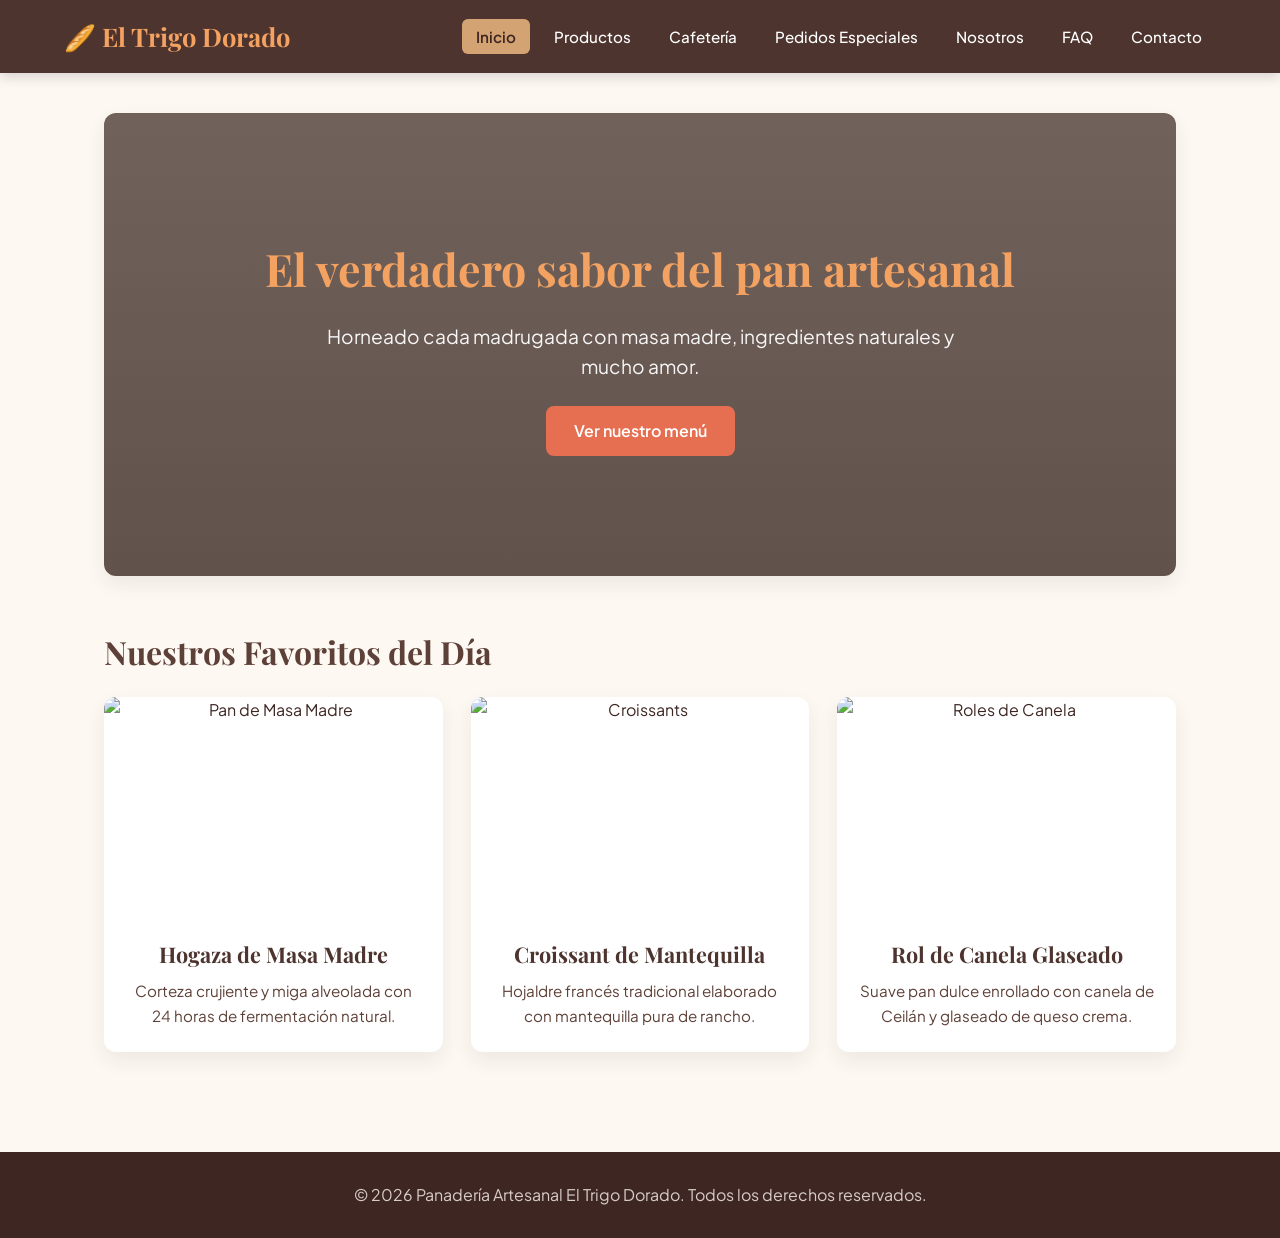
==== index.html @ 79b08c97 "Primer commit" ====
<!doctype html>
<html lang="es">
  <head>
    <meta charset="UTF-8" />
    <meta name="viewport" content="width=device-width, initial-scale=1.0" />
    <title>El Trigo Dorado | Inicio</title>
    <link rel="stylesheet" href="styles.css" />
  </head>
  <body>
    <header>
      <a href="index.html" class="logo">🥖 El Trigo Dorado</a>
      <button class="menu-toggle" id="menu-btn" aria-label="Abrir menú">
        ☰
      </button>
      <nav id="nav-menu">
        <ul>
          <li><a href="index.html" class="activo">Inicio</a></li>
          <li><a href="productos.html">Productos</a></li>
          <li><a href="cafeteria.html">Cafetería</a></li>
          <li><a href="eventos.html">Pedidos Especiales</a></li>
          <li><a href="nosotros.html">Nosotros</a></li>
          <li><a href="preguntas.html">FAQ</a></li>
          <li><a href="contacto.html">Contacto</a></li>
        </ul>
      </nav>
    </header>

    <main>
      <section class="hero">
        <h1>El verdadero sabor del pan artesanal</h1>
        <p>
          Horneado cada madrugada con masa madre, ingredientes naturales y mucho
          amor.
        </p>
        <a href="productos.html" class="btn">Ver nuestro menú</a>
      </section>

      <section>
        <h2>Nuestros Favoritos del Día</h2>
        <div class="grid">
          <article class="card">
            <img
              src="https://images.unsplash.com/photo-1585478259715-876acc5be8eb?auto=format&fit=crop&w=600&q=80"
              alt="Pan de Masa Madre"
            />
            <div class="card-body">
              <h3>Hogaza de Masa Madre</h3>
              <p>
                Corteza crujiente y miga alveolada con 24 horas de fermentación
                natural.
              </p>
            </div>
          </article>
          <article class="card">
            <img
              src="https://images.unsplash.com/photo-1555507036-ab1f4038808a?auto=format&fit=crop&w=600&q=80"
              alt="Croissants"
            />
            <div class="card-body">
              <h3>Croissant de Mantequilla</h3>
              <p>
                Hojaldre francés tradicional elaborado con mantequilla pura de
                rancho.
              </p>
            </div>
          </article>
          <article class="card">
            <img
              src="https://images.unsplash.com/photo-1509365465985-25d11c17e812?auto=format&fit=crop&w=600&q=80"
              alt="Roles de Canela"
            />
            <div class="card-body">
              <h3>Rol de Canela Glaseado</h3>
              <p>
                Suave pan dulce enrollado con canela de Ceilán y glaseado de
                queso crema.
              </p>
            </div>
          </article>
        </div>
      </section>
    </main>

    <footer>
      <p>
        &copy; 2026 Panadería Artesanal El Trigo Dorado. Todos los derechos
        reservados.
      </p>
    </footer>
    <script src="script.js"></script>
  </body>
</html>
---- styles.css ----
@import url("https://fonts.googleapis.com/css2?family=Playfair+Display:wght@600;700&family=Plus+Jakarta+Sans:wght@400;500;600;700&display=swap");

:root {
  --bg-crema: #fdf8f2;
  --cafe-oscuro: #3e2723;
  --cafe-medio: #4e342e;
  --cafe-suave: #5d4037;
  --dorado: #f4a261;
  --trigo: #d4a373;
  --terracota: #e76f51;
  --terracota-hover: #d65a31;
  --blanco: #ffffff;
  --sombra: 0 8px 20px rgba(62, 39, 35, 0.08);
  --radio: 12px;
}

* {
  margin: 0;
  padding: 0;
  box-sizing: border-box;
}

body {
  font-family: "Plus Jakarta Sans", sans-serif;
  background-color: var(--bg-crema);
  color: var(--cafe-oscuro);
  line-height: 1.6;
  display: flex;
  flex-direction: column;
  min-height: 100vh;
}

h1,
h2,
h3,
.logo {
  font-family: "Playfair Display", serif;
}

/* Encabezado y Navegación Responsiva */
header {
  background-color: var(--cafe-medio);
  color: var(--blanco);
  padding: 1rem 5%;
  display: flex;
  justify-content: space-between;
  align-items: center;
  position: sticky;
  top: 0;
  z-index: 1000;
  box-shadow: 0 4px 12px rgba(0, 0, 0, 0.15);
}

.logo {
  font-size: 1.6rem;
  font-weight: 700;
  color: var(--dorado);
  text-decoration: none;
  display: flex;
  align-items: center;
  gap: 8px;
}

.menu-toggle {
  display: none;
  background: none;
  border: 2px solid var(--dorado);
  color: var(--dorado);
  font-size: 1.5rem;
  padding: 4px 12px;
  border-radius: 6px;
  cursor: pointer;
}

nav ul {
  list-style: none;
  display: flex;
  gap: 10px;
}

nav a {
  color: var(--blanco);
  text-decoration: none;
  font-weight: 500;
  font-size: 0.95rem;
  padding: 8px 14px;
  border-radius: 6px;
  transition: all 0.3s ease;
}

nav a:hover,
nav a.activo {
  background-color: var(--trigo);
  color: var(--cafe-oscuro);
  font-weight: 600;
}

/* Contenedor Principal */
main {
  flex: 1;
  padding: 40px 5%;
  max-width: 1200px;
  margin: 0 auto;
  width: 100%;
}

h1 {
  font-size: clamp(2rem, 4vw, 2.8rem);
  color: var(--cafe-oscuro);
  margin-bottom: 12px;
}

h2 {
  font-size: clamp(1.5rem, 3vw, 2rem);
  color: var(--cafe-suave);
  margin-bottom: 20px;
}

.subtitulo {
  color: var(--cafe-suave);
  font-size: 1.1rem;
  margin-bottom: 30px;
}

/* Sección Hero (Inicio) */
.hero {
  background:
    linear-gradient(rgba(46, 26, 20, 0.68), rgba(46, 26, 20, 0.75)),
    url("https://images.unsplash.com/photo-1509440159596-0249088772ff?auto=format&fit=crop&w=1400&q=80")
      center/cover;
  color: var(--blanco);
  text-align: center;
  padding: clamp(60px, 10vw, 120px) 20px;
  border-radius: var(--radio);
  margin-bottom: 50px;
  box-shadow: var(--sombra);
}

.hero h1 {
  color: var(--dorado);
  margin-bottom: 16px;
}

.hero p {
  max-width: 650px;
  margin: 0 auto;
  font-size: clamp(1rem, 2vw, 1.2rem);
  opacity: 0.95;
}

/* Botones */
.btn {
  display: inline-block;
  background-color: var(--terracota);
  color: var(--blanco);
  padding: 12px 28px;
  text-decoration: none;
  border-radius: 8px;
  font-weight: 600;
  margin-top: 24px;
  border: none;
  cursor: pointer;
  transition:
    transform 0.2s ease,
    background-color 0.3s ease;
}

.btn:hover {
  background-color: var(--terracota-hover);
  transform: translateY(-2px);
}

/* Cuadrícula de Productos y Tarjetas */
.grid {
  display: grid;
  grid-template-columns: repeat(auto-fit, minmax(270px, 1fr));
  gap: 28px;
  margin-top: 20px;
}

.card {
  background: var(--blanco);
  border-radius: var(--radio);
  overflow: hidden;
  box-shadow: var(--sombra);
  text-align: center;
  display: flex;
  flex-direction: column;
  justify-content: space-between;
  padding-bottom: 24px;
  transition:
    transform 0.3s ease,
    box-shadow 0.3s ease;
}

.card:hover {
  transform: translateY(-6px);
  box-shadow: 0 14px 28px rgba(62, 39, 35, 0.14);
}

.card img {
  width: 100%;
  height: 220px;
  object-fit: cover;
}

.card-body {
  padding: 20px 20px 0;
}

.card h3 {
  margin-bottom: 8px;
  color: var(--cafe-medio);
  font-size: 1.35rem;
}

.card p {
  font-size: 0.95rem;
  color: var(--cafe-suave);
}

.precio {
  display: block;
  font-size: 1.25rem;
  font-weight: 700;
  color: var(--terracota);
  margin-top: 14px;
}

/* Sección Nosotros */
.nosotros-grid {
  display: grid;
  grid-template-columns: 1fr 1fr;
  gap: 40px;
  align-items: center;
  background: var(--blanco);
  padding: 35px;
  border-radius: var(--radio);
  box-shadow: var(--sombra);
}

.nosotros-grid img {
  width: 100%;
  border-radius: var(--radio);
  object-fit: cover;
}

.lista-pilares {
  margin-left: 20px;
  display: flex;
  flex-direction: column;
  gap: 10px;
}

/* Formulario de Contacto y Cafetería */
.contacto-container {
  display: grid;
  grid-template-columns: 1fr 1fr;
  gap: 35px;
}

.info-box,
form,
.menu-lista {
  background: var(--blanco);
  padding: 30px;
  border-radius: var(--radio);
  box-shadow: var(--sombra);
}

.info-box p {
  margin-bottom: 10px;
}

.form-grupo {
  margin-bottom: 18px;
}

label {
  display: block;
  margin-bottom: 6px;
  font-weight: 600;
  color: var(--cafe-medio);
}

input,
textarea {
  width: 100%;
  padding: 12px;
  border: 1.5px solid #e0d6cc;
  border-radius: 8px;
  font-family: inherit;
  font-size: 1rem;
  transition: border-color 0.3s;
}

input:focus,
textarea:focus {
  outline: none;
  border-color: var(--terracota);
}

/* Cafetería */
.menu-item {
  display: flex;
  justify-content: space-between;
  align-items: flex-start;
  gap: 15px;
  border-bottom: 1px dashed #d7ccc8;
  padding: 16px 0;
}

.menu-item:last-child {
  border-bottom: none;
}

.menu-item .precio {
  margin-top: 0;
  white-space: nowrap;
}

/* Preguntas Frecuentes (FAQ) */
details {
  background: var(--blanco);
  margin-bottom: 16px;
  padding: 20px;
  border-radius: var(--radio);
  box-shadow: var(--sombra);
  transition: all 0.3s ease;
}

summary {
  font-weight: 700;
  font-size: 1.1rem;
  color: var(--cafe-medio);
  cursor: pointer;
  list-style: none;
  display: flex;
  justify-content: space-between;
  align-items: center;
}

summary::after {
  content: "+";
  font-size: 1.5rem;
  color: var(--terracota);
}

details[open] summary::after {
  content: "−";
}

details p {
  margin-top: 14px;
  padding-top: 14px;
  border-top: 1px solid #f0e6dc;
  color: var(--cafe-suave);
}

/* Pie de Página */
footer {
  background-color: var(--cafe-oscuro);
  color: #d7ccc8;
  text-align: center;
  padding: 30px 5%;
  margin-top: 60px;
}

/* =========================================
   MEDIA QUERIES (RESPONSIVO PARA MÓVIL Y TABLET)
   ========================================= */
@media (max-width: 960px) {
  .menu-toggle {
    display: block;
  }

  nav {
    display: none;
    width: 100%;
    padding-top: 15px;
  }

  nav.abierto {
    display: block;
  }

  nav ul {
    flex-direction: column;
    gap: 8px;
  }

  nav a {
    display: block;
    padding: 12px;
    background-color: rgba(255, 255, 255, 0.05);
  }

  header {
    flex-wrap: wrap;
  }
}

@media (max-width: 768px) {
  .nosotros-grid,
  .contacto-container {
    grid-template-columns: 1fr;
    padding: 22px;
  }

  main {
    padding: 25px 4%;
  }
}
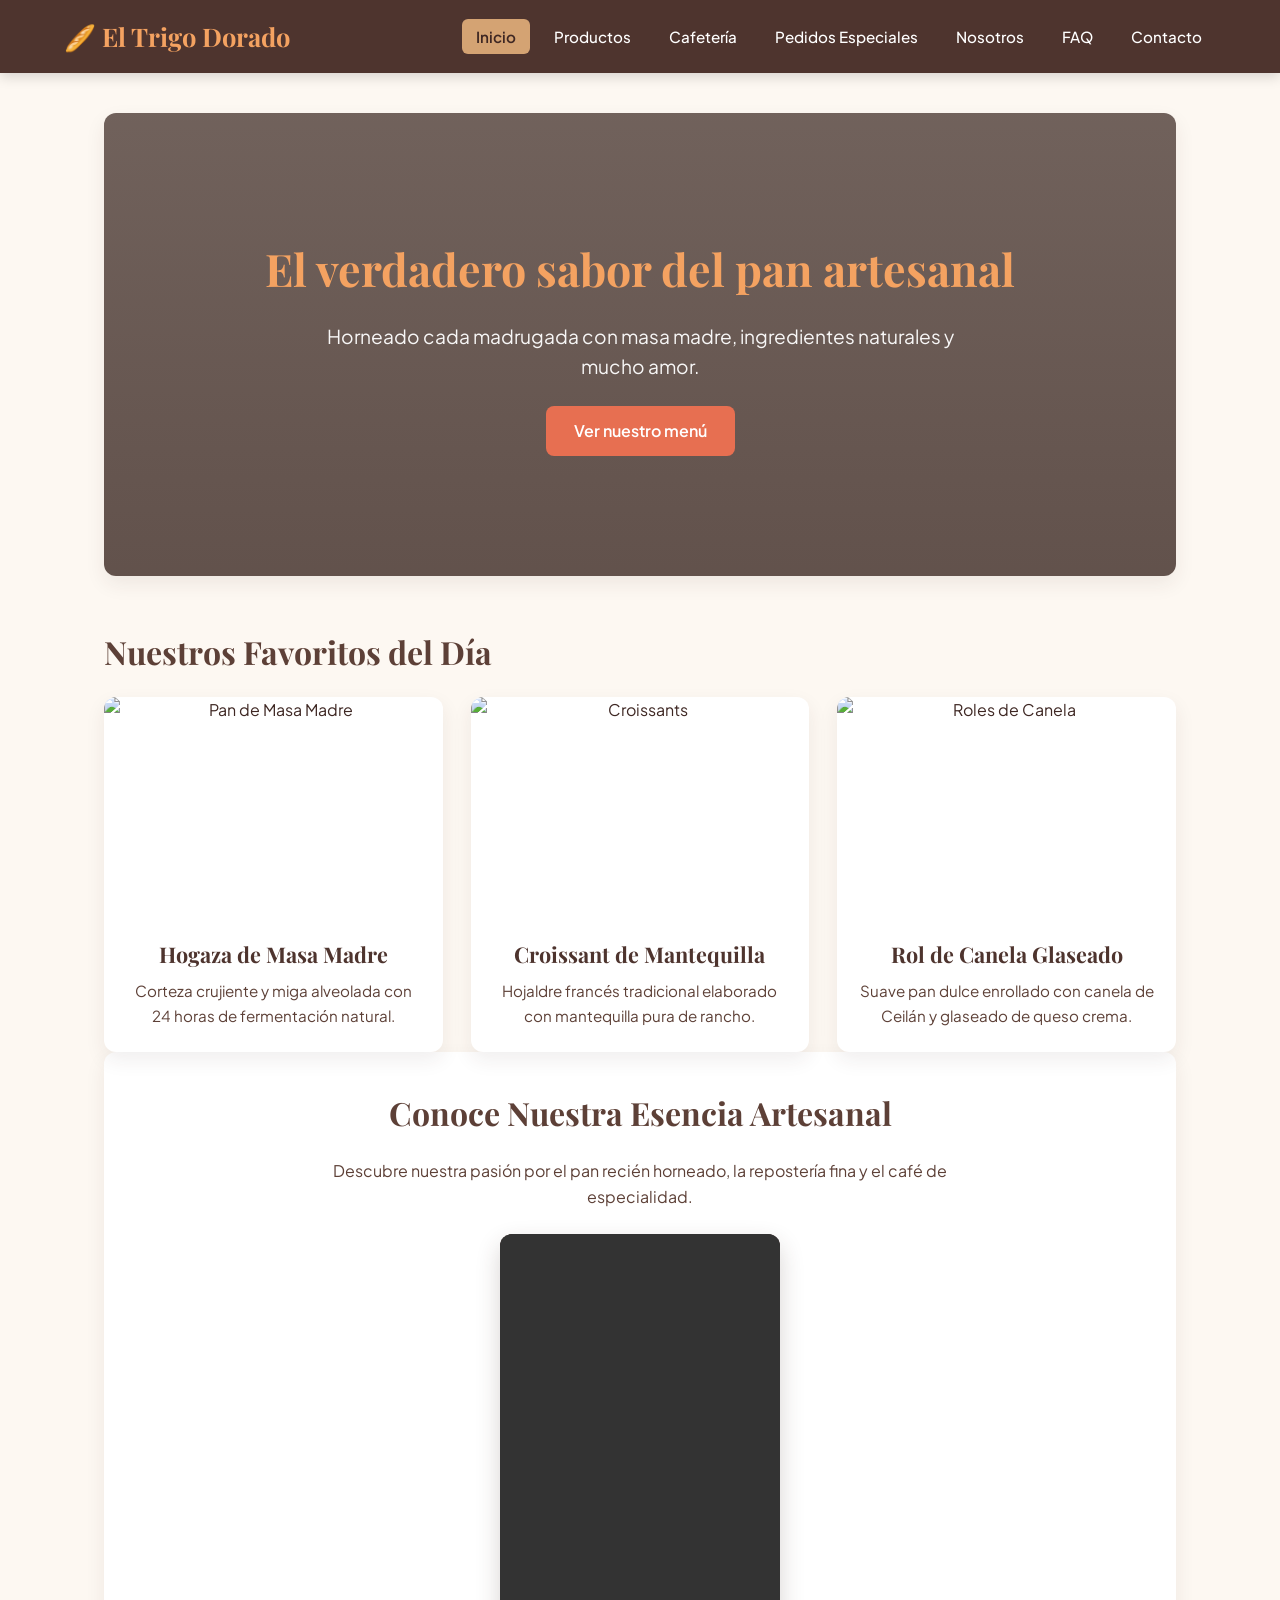
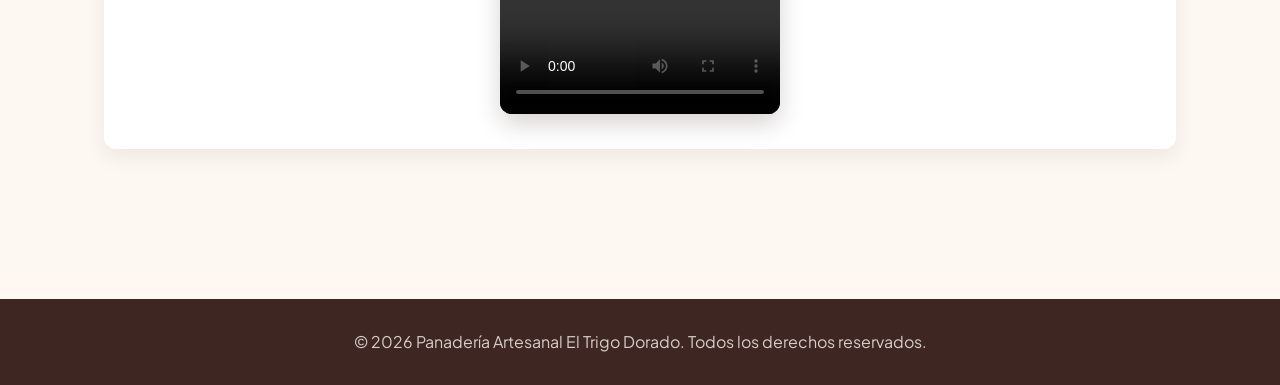
==== commit cb880c84: "Se modifican las imagenes de hogaza y se agrega el video" ====
--- a/index.html
+++ b/index.html
@@ -40,7 +40,7 @@
         <div class="grid">
           <article class="card">
             <img
-              src="https://images.unsplash.com/photo-1585478259715-876acc5be8eb?auto=format&fit=crop&w=600&q=80"
+              src="https://images.pexels.com/photos/1775043/pexels-photo-1775043.jpeg?auto=compress&cs=tinysrgb&w=600"
               alt="Pan de Masa Madre"
             />
             <div class="card-body">
@@ -51,6 +51,7 @@
               </p>
             </div>
           </article>
+
           <article class="card">
             <img
               src="https://images.unsplash.com/photo-1555507036-ab1f4038808a?auto=format&fit=crop&w=600&q=80"
@@ -79,6 +80,19 @@
           </article>
         </div>
       </section>
+      <section class="video-seccion">
+        <h2>Conoce Nuestra Esencia Artesanal</h2>
+        <p>
+          Descubre nuestra pasión por el pan recién horneado, la repostería fina
+          y el café de especialidad.
+        </p>
+        <div class="video-contenedor">
+          <video controls preload="metadata">
+            <source src="Panaderia.mp4" type="video/mp4" />
+            Tu navegador no soporta la reproducción de video HTML5.
+          </video>
+        </div>
+      </section>
     </main>
 
     <footer>
--- a/styles.css
+++ b/styles.css
@@ -411,3 +411,42 @@
     padding: 25px 4%;
   }
 }
+
+/* Sección de Video Promocional */
+.video-seccion {
+  background: var(--blanco);
+  padding: 35px;
+  border-radius: var(--radio);
+  box-shadow: var(--sombra);
+  text-align: center;
+  margin-bottom: 50px;
+}
+
+.video-seccion p {
+  max-width: 700px;
+  margin: 0 auto 25px;
+  color: var(--cafe-suave);
+}
+
+@media (max-width: 768px) {
+  .video-seccion {
+    padding: 20px;
+  }
+}
+
+.video-contenedor {
+  width: 280px; /* Ancho compacto tipo celular */
+  height: 480px; /* Altura fija para que no ocupe toda la pantalla */
+  margin: 0 auto;
+  border-radius: var(--radio);
+  overflow: hidden;
+  box-shadow: 0 10px 25px rgba(62, 39, 35, 0.2);
+  background-color: #3e2723;
+}
+
+.video-contenedor video {
+  width: 100%;
+  height: 100%;
+  object-fit: cover; /* Recorta las franjas negras de los lados */
+  display: block;
+}
